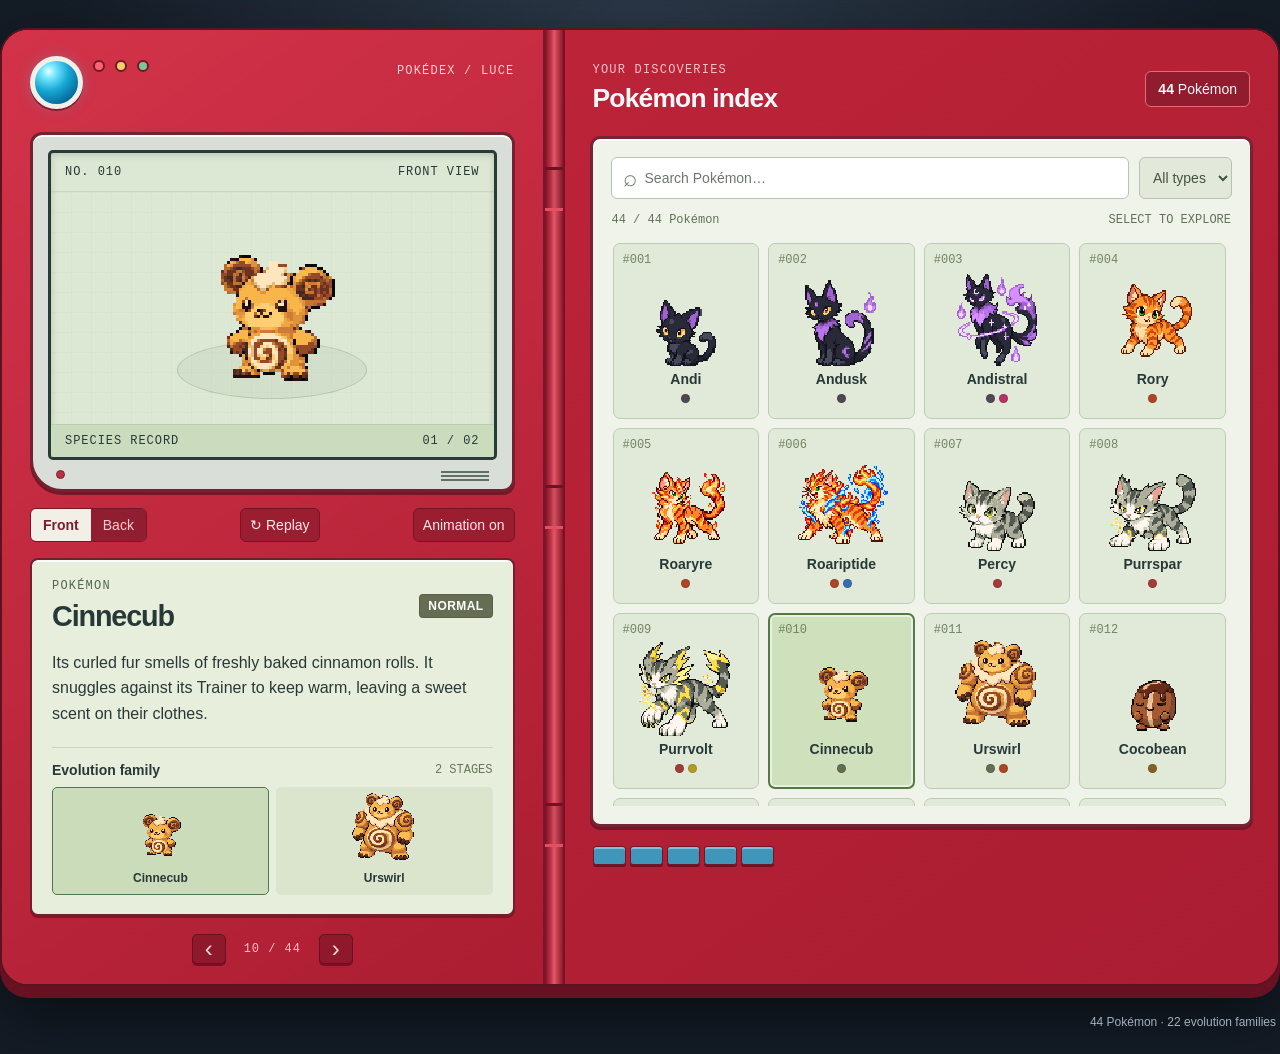
==== index.html @ f38dcf78 "Add files via upload" ====
<!doctype html>
<html lang="en-AU">
<head>
<meta charset="utf-8"><meta name="viewport" content="width=device-width, initial-scale=1">
<meta name="theme-color" content="#be253a"><meta name="description" content="Meet the custom Pokémon of Luce: an animated Pokédex of original creatures, stories and evolution families.">
<title>Luce Pokédex</title><link rel="icon" href="favicon.svg" type="image/svg+xml"><link rel="stylesheet" href="style.css?v=20261004-1920">
<script src="pokemon.js?v=20261004-1920" defer></script><script src="app.js?v=20261004-1920" defer></script>
</head>
<body>

<nav class="mobile-tabs" aria-label="Pokédex panels"><button id="show-entry" class="active" aria-pressed="true">Pokémon entry</button><button id="show-index" aria-pressed="false">Browse Pokémon</button></nav>
<main class="device" aria-label="Luce Pokédex">
<section class="left-shell" aria-label="Selected Pokémon">
<div class="hardware"><div class="lens" aria-hidden="true"></div><div class="indicator red" aria-hidden="true"></div><div class="indicator gold" aria-hidden="true"></div><div class="indicator green" aria-hidden="true"></div><span class="hardware-label">POKÉDEX / LUCE</span></div>
<div class="screen-frame"><div class="screen">
<div class="screen-top"><span id="selected-number">NO. 010</span><span id="view-label">FRONT VIEW</span></div>
<div class="sprite-stage"><div class="stage-grid" aria-hidden="true"></div><div class="stage-ring" aria-hidden="true"></div><canvas id="main-sprite" width="80" height="80" role="img" aria-label="Cinnecub front sprite"></canvas><p id="image-error" hidden>Sprite unavailable</p></div>
<div class="screen-bottom"><span>SPECIES RECORD</span><span id="frame-status">01 / 02</span></div>
</div><div class="frame-bottom"><span class="red-dot" aria-hidden="true"></span><div class="speaker" aria-hidden="true"></div></div></div>
<div class="sprite-controls"><div class="segmented" aria-label="Sprite view"><button id="front" class="active" aria-pressed="true">Front</button><button id="back" aria-pressed="false">Back</button></div><button class="small-button" id="replay" aria-label="Replay sprite animation">↻ Replay</button><button class="small-button" id="animate" aria-pressed="true">Animation on</button></div>
<div class="entry-panel"><div class="entry-heading"><div><p class="eyebrow" id="category">POKÉMON</p><h1 id="name">Cinnecub</h1></div><div id="types" class="types"></div></div><p class="type-note" id="type-note" hidden></p><p id="entry" class="dex-entry"></p><div class="evolution-head"><h2>Evolution family</h2><span id="family-count"></span></div><div id="evolution" class="evolution"></div></div>
<div class="navigation"><button id="previous" aria-label="Previous Pokémon">‹</button><span id="position"></span><button id="next" aria-label="Next Pokémon">›</button></div>
</section>
<div class="hinge" aria-hidden="true"><i></i><i></i><i></i></div>
<section class="right-shell" aria-label="Pokémon collection">
<div class="collection-heading"><div><p class="eyebrow">YOUR DISCOVERIES</p><h2>Pokémon index</h2></div><span class="collection-count"><b id="total">44</b> Pokémon</span></div>
<div class="catalogue"><div class="filters"><label class="search"><span aria-hidden="true">⌕</span><input id="search" type="search" placeholder="Search Pokémon…" aria-label="Search Pokémon" autocomplete="off"></label><label class="type-filter"><span class="sr-only">Filter by type</span><select id="type-filter"><option value="">All types</option></select></label></div><div class="catalogue-meta"><span id="result-count" role="status" aria-live="polite"></span><button id="clear" hidden>Clear filters</button><span id="catalogue-hint">SELECT TO EXPLORE</span></div><div id="grid" class="pokemon-grid"></div><div id="empty" class="empty" hidden><h3>No Pokémon found</h3><p>Try another name or type.</p><button id="reset">Reset filters</button></div></div>
<div class="bottom-hardware"><div class="blue-keys" aria-hidden="true"><i></i><i></i><i></i><i></i><i></i></div></div>
</section>
</main>
<footer><span id="footer-count">44 Pokémon · 22 evolution families</span></footer>
<noscript><p class="noscript">Enable JavaScript to explore the Pokédex.</p></noscript>
</body></html>
---- style.css ----
:root{color-scheme:dark;--red:#bd263b;--dark-red:#811629;--ink:#273937;--paper:#eff3e9;--muted:#63726b;font-family:Arial,Helvetica,sans-serif;font-size:16px}*{box-sizing:border-box}body{margin:0;background:#141c26;background-image:radial-gradient(ellipse at 50% 10%,#2c3949 0%,transparent 65%);color:#f7f8fa;min-height:100vh}button,input,select{font:inherit}button{cursor:pointer}button:focus-visible,a:focus-visible,input:focus-visible,select:focus-visible{outline:3px solid #41caee;outline-offset:3px}button:disabled{opacity:.4;cursor:default}[hidden]{display:none!important}.masthead{max-width:1370px;margin:0 auto;padding:27px 28px;display:flex;align-items:center;justify-content:space-between}.wordmark{display:flex;align-items:center;gap:12px;color:inherit;text-decoration:none;font-size:1rem;letter-spacing:.14em}.wordmark b{font-weight:400;color:#a5b2c0}.mark{display:grid;place-items:center;width:33px;height:33px;border:2px solid #e55a68;border-radius:8px;color:#f47883;font-weight:900}.edition{font-family:monospace;color:#9aabba;letter-spacing:.12em;font-size:.75rem}.device{max-width:1314px;margin:0 auto;display:grid;grid-template-columns:minmax(0,1fr) 22px minmax(0,1.32fr);border:2px solid #5c1320;border-radius:28px;background:var(--red);box-shadow:0 12px 0 #681122,0 28px 65px #0008,inset 0 3px 0 #ef6675;overflow:hidden}.left-shell{padding:26px 28px 20px;background:linear-gradient(145deg,#d33349,#ab1d32);min-width:0}.hardware{height:64px;display:flex;gap:10px;align-items:flex-start}.lens{width:53px;height:53px;flex-shrink:0;border:5px solid #f1efe7;border-radius:50%;background:radial-gradient(circle at 32% 24%,#ecfcff 0%,#76e7ff 16%,#16a7d3 45%,#076598 80%);box-shadow:0 2px 0 #831b2b,0 0 14px #39d3f540}.indicator{width:12px;height:12px;border:2px solid #721826;border-radius:50%;margin-top:4px}.red{background:#ff6373}.gold{background:#f0d168}.green{background:#78c896}.hardware-label{margin-left:auto;margin-top:8px;color:#ffcfcc;font: .75rem monospace;letter-spacing:.1em}.screen-frame{margin-top:12px;background:#d9ded8;border:3px solid #732232;border-radius:12px 12px 12px 32px;padding:15px 15px 0;box-shadow:0 3px 0 #751727,inset 0 2px 0 #fafff8}.screen{background:#dce8d4;color:var(--ink);border:3px solid #293b36;border-radius:5px;box-shadow:inset 0 2px 6px #28382633;overflow:hidden}.screen-top,.screen-bottom{display:flex;justify-content:space-between;align-items:center;font:.75rem monospace;letter-spacing:.08em;padding:12px 14px}.screen-top{border-bottom:1px solid #7d937233}.screen-bottom{background:#cbdcbe;border-top:1px solid #7d937233;padding:9px 14px}.sprite-stage{height:232px;display:grid;place-items:center;position:relative;isolation:isolate}.stage-grid{position:absolute;inset:0;background-image:linear-gradient(#58744509 1px,transparent 1px),linear-gradient(90deg,#58744509 1px,transparent 1px);background-size:20px 20px;z-index:-2}.stage-ring{position:absolute;width:190px;height:58px;border:1px solid #78946b50;border-radius:50%;bottom:25px;background:#bfd0b655;z-index:-1}canvas{image-rendering:pixelated;image-rendering:crisp-edges}#main-sprite{width:240px;height:240px;max-width:100%;object-fit:contain;position:relative;top:-6px}.frame-bottom{height:29px;display:flex;align-items:center;justify-content:space-between;padding:0 8px}.red-dot{width:9px;height:9px;border-radius:50%;background:#bc2f44;border:1px solid #762734}.speaker{width:48px;height:12px;background:repeating-linear-gradient(0deg,#617067 0 2px,transparent 2px 4px)}.sprite-controls{display:flex;gap:8px;align-items:center;justify-content:space-between;margin:16px 0}.segmented{display:flex;border:1px solid #791529;border-radius:6px;overflow:hidden;flex-shrink:0}.segmented button{border:0;padding:8px 12px;background:#901d30;color:#ffccd0;font-size:.875rem}.segmented button.active{background:#f1efe6;color:#7c1d2d;font-weight:bold}.small-button{background:#9b1d30;border:1px solid #781325;color:#ffe9e9;border-radius:6px;font-size:.875rem;padding:8px 9px;white-space:nowrap}.small-button:hover{background:#7e1627}.entry-panel{border:2px solid #71212c;border-radius:8px;background:#e8eedc;color:var(--ink);padding:19px 20px;box-shadow:inset 0 2px 0 #ffffffe0,0 2px 0 #7d1728}.eyebrow{font: .75rem monospace;letter-spacing:.1em;margin:0 0 6px;color:#54664e}.entry-heading{display:flex;align-items:center;justify-content:space-between;gap:10px}h1{font-size:1.8rem;letter-spacing:-.04em;margin:0;line-height:1.2}h2,h3{margin:0}.types{display:flex;gap:5px;flex-wrap:wrap}.type{font-size:.75rem;padding:5px 8px;border-radius:4px;color:#fff;font-weight:bold;border:1px solid #0002;line-height:1;text-transform:uppercase;letter-spacing:.035em}.type.normal{background:#656e53}.type.dark{background:#4f4854}.type.psychic{background:#b33266}.type.fire{background:#ad4624}.type.flying{background:#636ba9}.type.ground{background:#856024}.type.steel{background:#586e79}.type.electric{background:#8d6b0b}.type.fighting{background:#a33c39}.type.grass{background:#397747}.type.water{background:#326fb1}.type.poison{background:#88509a}.type.dragon{background:#6050af}.type.ghost{background:#665687}.type-note{font-size:.75rem;color:#626c53;margin:8px 0 0}.dex-entry{font-size:1rem;line-height:1.6;margin:16px 0 20px;min-height:77px}.dex-entry.pending{color:#6c7862;font-style:italic}.evolution-head{display:flex;align-items:center;justify-content:space-between;border-top:1px solid #9aa78b60;padding-top:14px}.evolution-head h2{font-size:.875rem;font-weight:600}.evolution-head span{font:.75rem monospace;color:#68765b}.evolution{display:flex;gap:7px;margin-top:9px}.evo-button{min-width:0;flex:1;background:#dbe5ce;border:1px solid transparent;border-radius:5px;color:var(--ink);display:flex;flex-direction:column;align-items:center;padding:3px 3px 9px;font-size:.75rem}.evo-button canvas{width:80px;height:80px;max-width:100%}.evo-button.current{border-color:#4e7852;background:#cbdcbb}.evo-button:hover{background:#c2d6b3}.evo-button strong{font-weight:600}.navigation{display:flex;align-items:center;justify-content:center;gap:18px;margin-top:18px}.navigation button{border:1px solid #6b1022;background:#8e192d;color:#ffd4d7;font-size:1.5rem;line-height:1;width:34px;height:30px;border-radius:5px;box-shadow:0 2px 0 #731323}.navigation span{font:.75rem monospace;letter-spacing:.08em;color:#ffbdc4}.hinge{background:linear-gradient(90deg,#7f1226,#c2384b 35%,#e55769 50%,#8a182b);border-left:2px solid #801327;border-right:2px solid #7c1125;display:flex;flex-direction:column;justify-content:space-around}.hinge i{height:44px;border-top:3px solid #701023;border-bottom:3px solid #e25063;background:#0001}.right-shell{padding:31px 25px 20px;background:linear-gradient(145deg,#bc2338,#aa1d32);min-width:0}.collection-heading{display:flex;align-items:center;justify-content:space-between;margin:2px 3px 22px;gap:15px}.collection-heading .eyebrow{color:#ffc1c8}.collection-heading h2{font-size:1.65rem;letter-spacing:-.03em}.collection-count{border:1px solid #e56c77;border-radius:6px;padding:9px 12px;font-size:.875rem;background:#901c2d}.collection-count b{font-weight:bold}.catalogue{background:#eff3e9;border:3px solid #762333;border-radius:10px;box-shadow:0 3px 0 #771428,inset 0 2px 0 #fff;color:var(--ink);padding:18px}.filters{display:flex;gap:10px}.search{background:white;border:1px solid #b8c3b4;border-radius:6px;display:flex;align-items:center;flex:1;min-width:0;padding:0 11px;gap:8px}.search span{font-size:1.5rem;color:#71806e}.search input{width:100%;min-width:0;border:0;background:transparent;color:#253c35;padding:12px 0;font-size:.875rem;outline-offset:0}.search input::placeholder{color:#6c786a}.type-filter select{height:100%;background:#e2e9da;border:1px solid #b8c3b4;border-radius:6px;color:#42533e;font-size:.875rem;padding:0 9px;max-width:130px}.catalogue-meta{display:flex;align-items:center;justify-content:space-between;gap:8px;font:.75rem monospace;color:#607257;margin:14px 1px}.catalogue-meta button{background:none;border:0;color:#913047;text-decoration:underline;font-size:.75rem;padding:0}.pokemon-grid{display:grid;grid-template-columns:repeat(4,minmax(0,1fr));gap:9px;max-height:565px;overflow:auto;padding:2px 6px 2px 2px;scrollbar-width:thin;scrollbar-color:#99ab90 #e0e7d8}.pokemon-card{position:relative;display:flex;flex-direction:column;align-items:center;background:#e1e9d9;color:var(--ink);border:1px solid #bdcdb4;border-radius:7px;padding:9px 4px 10px;transition:background .15s,border-color .15s;min-width:0}.pokemon-card:hover{background:#d3e3c7;border-color:#88a576}.pokemon-card.selected{background:#cfe0bd;border:2px solid #547b44;padding:8px 3px 9px;box-shadow:inset 0 0 0 2px #e9f0df}.card-number{align-self:flex-start;margin-left:5px;font:.75rem monospace;color:#708461}.pokemon-card canvas{width:100%;max-width:104px;aspect-ratio:1;object-fit:contain}.card-name{font-size:.875rem;font-weight:bold;max-width:100%;overflow-wrap:anywhere}.card-types{display:flex;justify-content:center;gap:4px;margin-top:7px;min-height:14px}.card-types i{width:9px;height:9px;display:block;border-radius:50%;background:var(--type-color);border:1px solid #0002}.card-types small{font-size:.75rem;color:#718065}.empty{text-align:center;padding:100px 10px;color:#66765b}.empty h3{color:#344932;font-size:1.1rem}.empty button{background:#517645;color:white;border:0;border-radius:5px;padding:10px 15px}.bottom-hardware{margin:19px 3px 0;display:flex;align-items:center;justify-content:space-between;gap:15px}.blue-keys{display:flex;gap:4px}.blue-keys i{width:33px;height:19px;border:1px solid #751426;background:#4096b9;border-radius:3px;box-shadow:0 2px 0 #6b1223,inset 0 2px 0 #7cbfda}.bottom-hardware>span{font:.75rem monospace;letter-spacing:.08em;color:#ffc2c8}footer{max-width:1314px;margin:29px auto 0;padding:0 4px 25px;display:flex;justify-content:space-between;color:#a1afbf;font-size:.75rem;gap:16px}.sr-only{position:absolute;width:1px;height:1px;padding:0;margin:-1px;overflow:hidden;clip:rect(0,0,0,0);white-space:nowrap;border:0}.noscript{text-align:center}@media(min-width:1600px){.masthead{padding-top:40px}.device{margin-top:10px}}@media(max-width:1150px){.device{margin:0 20px;grid-template-columns:minmax(0,1fr) 18px minmax(0,1.15fr)}.left-shell{padding:24px 20px 20px}.right-shell{padding:30px 18px 20px}.catalogue{padding:13px}.pokemon-grid{grid-template-columns:repeat(3,minmax(0,1fr));max-height:572px}.sprite-controls{flex-wrap:wrap;justify-content:flex-start}.hardware-label{font-size:.65rem}.entry-heading{flex-wrap:wrap}.edition{font-size:.65rem}footer{padding:0 24px 24px}}@media(max-width:760px){.masthead{padding:20px}.edition{display:none}.device{display:flex;flex-direction:column;margin:0 12px;border-radius:22px}.left-shell{padding:20px}.right-shell{padding:22px 17px 17px}.hinge{height:17px;flex-direction:row;border:0;border-top:2px solid #781226;border-bottom:2px solid #791326;background:linear-gradient(#7f1226,#e55769,#8a182b)}.hinge i{height:100%;width:45px;border:0;border-left:2px solid #781226;border-right:2px solid #791326}.hardware-label{font-size:.75rem}.screen-frame{max-width:480px;margin:10px auto 0}.sprite-stage{height:215px}#main-sprite{width:240px;height:240px}.sprite-controls{justify-content:center}.entry-heading{flex-wrap:nowrap}.entry-panel{padding:17px}.dex-entry{min-height:0}.pokemon-grid{grid-template-columns:repeat(3,minmax(0,1fr));max-height:none;overflow:visible}.pokemon-card canvas{max-width:120px}.collection-heading{margin-bottom:17px}.collection-heading h2{font-size:1.5rem}.catalogue-hint{display:none}.bottom-hardware>span{font-size:.65rem}.blue-keys i{width:22px}.navigation{margin-top:14px}footer{font-size:.75rem;flex-direction:column;gap:7px;margin-top:24px}.evo-button canvas{width:80px}.evolution-head{padding-top:12px}}@media(max-width:380px){.left-shell{padding:15px}.right-shell{padding:20px 12px}.entry-heading{flex-wrap:wrap}.collection-count{padding:8px}.filters{flex-wrap:wrap}.type-filter{width:100%}.type-filter select{width:100%;max-width:none;height:38px}.pokemon-grid{gap:6px}.card-name{font-size:.75rem}.catalogue{padding:10px}.sprite-controls{gap:5px}.small-button{font-size:.75rem}.hardware-label{font-size:.65rem}}@media(prefers-reduced-motion:reduce){*{scroll-behavior:auto!important;transition:none!important}}
@media(max-width:450px){.pokemon-grid{grid-template-columns:repeat(2,minmax(0,1fr))}.card-name{font-size:.875rem}.pokemon-card canvas{max-width:120px}}

/* Phone navigation keeps the selected entry and collection within easy reach. */
.mobile-tabs{display:none}
@media(max-width:760px){
 .masthead{padding:16px 20px}
 .mobile-tabs{display:flex;position:sticky;top:0;z-index:10;padding:10px 12px;gap:8px;background:#141c26f5;backdrop-filter:blur(8px)}
 .mobile-tabs button{flex:1;min-height:46px;border:1px solid #46515c;border-radius:8px;background:#273441;color:#e8eef5;font-size:.875rem;font-weight:bold}
 .mobile-tabs button.active{background:#bd263b;border-color:#ed6b7b;color:white}
 body[data-mobile-panel="entry"] .right-shell,body[data-mobile-panel="index"] .left-shell{display:none}
 .hinge{display:none}
 .device{scroll-margin-top:76px;margin-top:5px;min-height:0}
 .left-shell{padding:18px}
 .right-shell{padding:20px 16px}
 .sprite-controls{display:grid;grid-template-columns:1fr 1fr;gap:9px}
 .segmented{grid-column:1 / -1;display:grid;grid-template-columns:1fr 1fr}
 .segmented button,.small-button,.navigation button{min-height:44px}
 .small-button{font-size:.875rem}
 .navigation button{width:50px;font-size:1.8rem}
 .entry-heading{flex-wrap:wrap}
 .entry-heading h1{font-size:1.75rem}
 .entry-panel{padding:17px}
 .dex-entry{font-size:1rem;line-height:1.65}
 .search input,.type-filter select{font-size:1rem;min-height:46px}
 .filters{flex-direction:column;gap:9px}
 .type-filter,.type-filter select{width:100%;max-width:none}
 .type-filter select{height:46px}
 .pokemon-grid{grid-template-columns:repeat(2,minmax(0,1fr));gap:10px}
 .pokemon-card{padding:12px 6px;min-height:165px}
 .pokemon-card.selected{padding:11px 5px}
 .pokemon-card canvas{width:120px;height:120px;max-width:100%}
 .card-name{font-size:1rem;overflow-wrap:normal}
 .evo-button{padding:6px 3px 10px;min-height:108px}
 .evo-button strong{font-size:.75rem}
 .collection-heading h2{font-size:1.35rem}
 .collection-count{white-space:nowrap;padding:9px;font-size:.875rem}
 #catalogue-hint{display:none}
 footer{padding:0 20px 24px}
}
@media(max-width:350px){.left-shell{padding:13px}.right-shell{padding:18px 12px}.catalogue{padding:10px}.card-name{font-size:.875rem}.collection-heading{gap:8px}.collection-heading h2{font-size:1.2rem}.evolution{gap:4px}.evo-button strong{font-size:.75rem}}

body{padding-top:28px}footer{justify-content:flex-end}@media(max-width:760px){body{padding-top:0}.mobile-tabs{padding-top:calc(10px + env(safe-area-inset-top))}.device{scroll-margin-top:calc(76px + env(safe-area-inset-top))}}
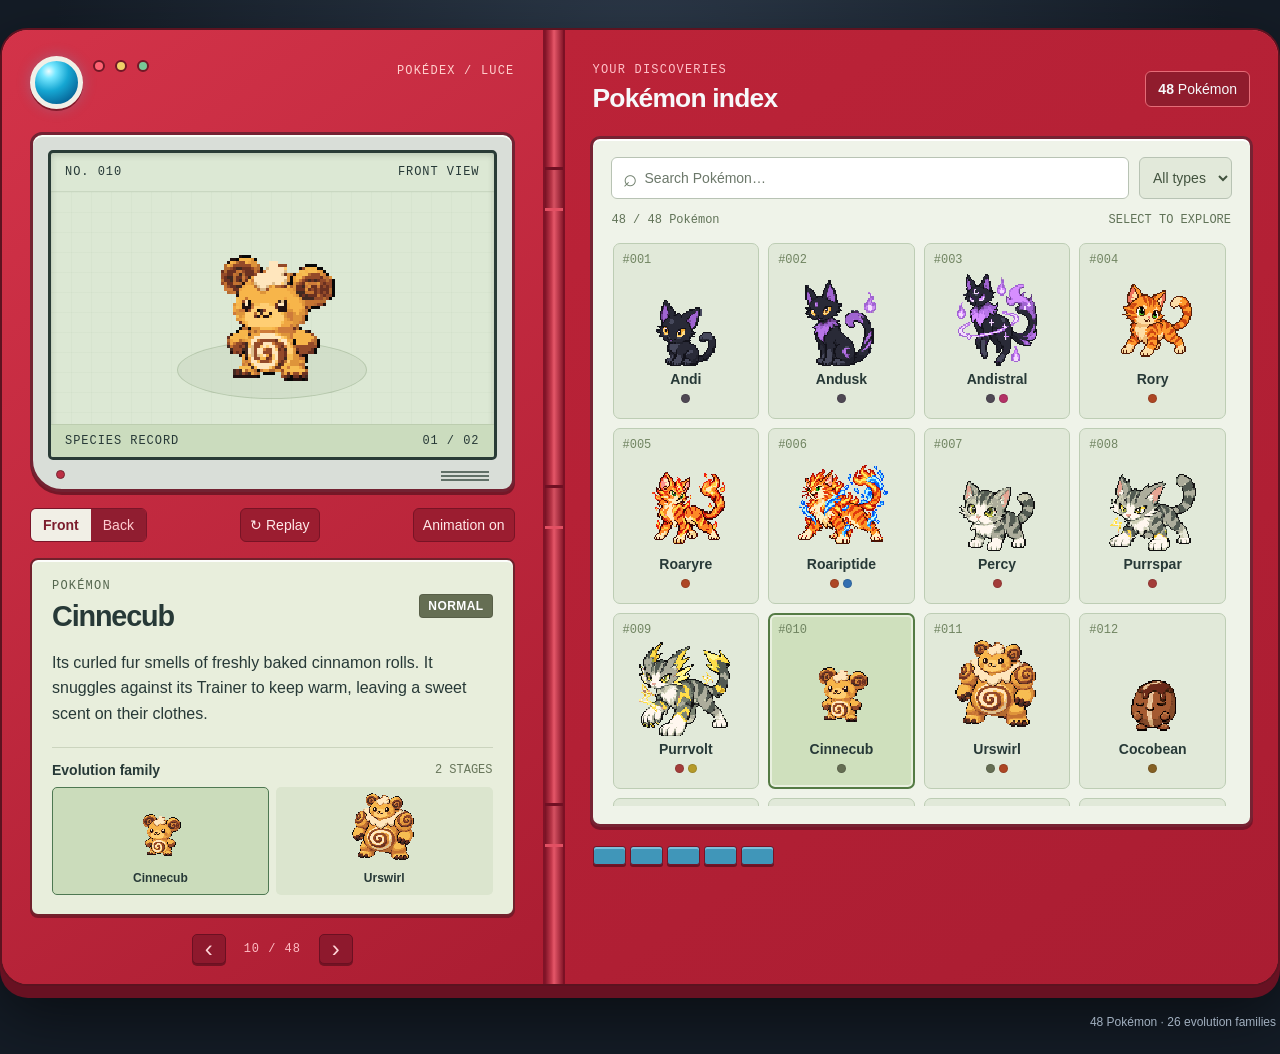
==== commit ff431057: "Add files via upload" ====
--- a/index.html
+++ b/index.html
@@ -3,8 +3,8 @@
 <head>
 <meta charset="utf-8"><meta name="viewport" content="width=device-width, initial-scale=1">
 <meta name="theme-color" content="#be253a"><meta name="description" content="Meet the custom Pokémon of Luce: an animated Pokédex of original creatures, stories and evolution families.">
-<title>Luce Pokédex</title><link rel="icon" href="favicon.svg" type="image/svg+xml"><link rel="stylesheet" href="style.css?v=20261004-1920">
-<script src="pokemon.js?v=20261004-1920" defer></script><script src="app.js?v=20261004-1920" defer></script>
+<title>Luce Pokédex</title><link rel="icon" href="favicon.svg" type="image/svg+xml"><link rel="stylesheet" href="style.css?v=20261005-0157">
+<script src="pokemon.js?v=20261005-0157" defer></script><script src="app.js?v=20261005-0157" defer></script>
 </head>
 <body>
 
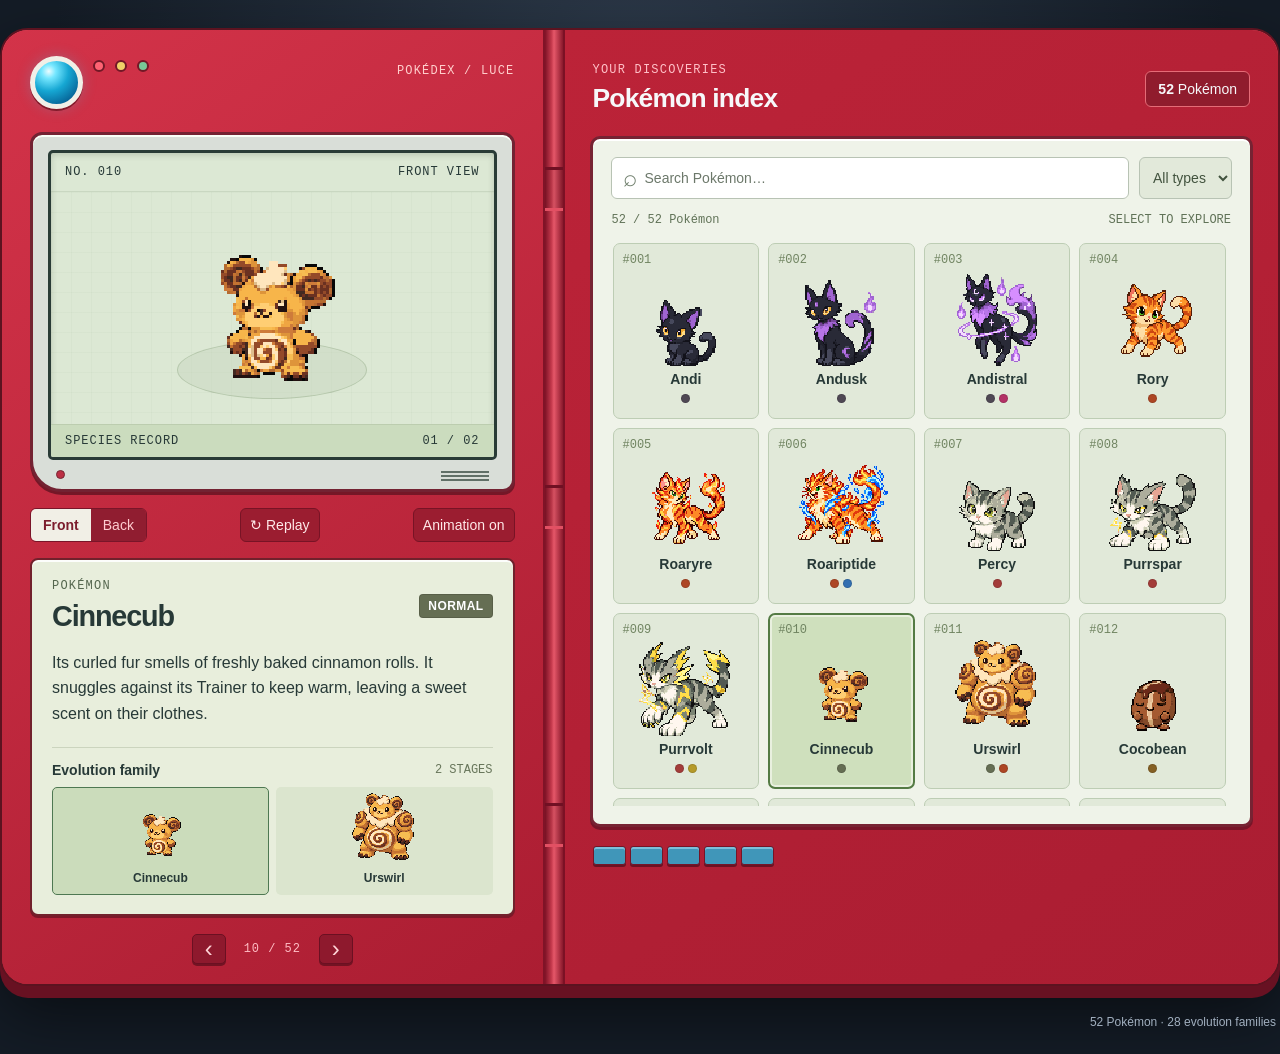
==== commit 17898c54: "Add files via upload" ====
--- a/index.html
+++ b/index.html
@@ -3,8 +3,8 @@
 <head>
 <meta charset="utf-8"><meta name="viewport" content="width=device-width, initial-scale=1">
 <meta name="theme-color" content="#be253a"><meta name="description" content="Meet the custom Pokémon of Luce: an animated Pokédex of original creatures, stories and evolution families.">
-<title>Luce Pokédex</title><link rel="icon" href="favicon.svg" type="image/svg+xml"><link rel="stylesheet" href="style.css?v=20261005-0157">
-<script src="pokemon.js?v=20261005-0157" defer></script><script src="app.js?v=20261005-0157" defer></script>
+<title>Luce Pokédex</title><link rel="icon" href="favicon.svg" type="image/svg+xml"><link rel="stylesheet" href="style.css?v=20261007-0046">
+<script src="pokemon.js?v=20261007-0046" defer></script><script src="app.js?v=20261007-0046" defer></script>
 </head>
 <body>
 
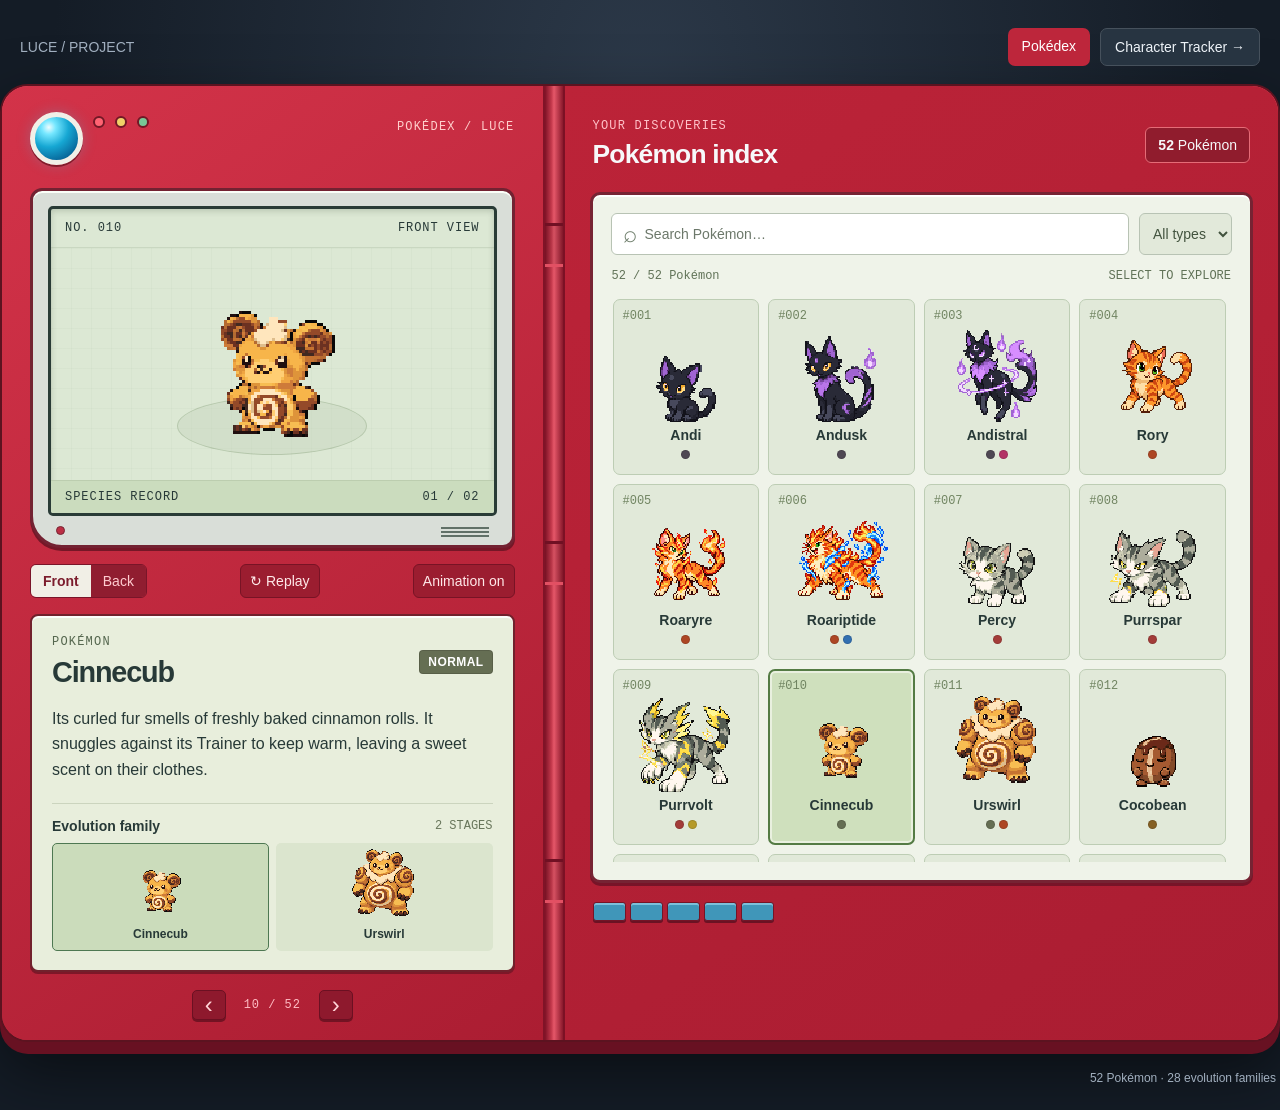
==== commit 4f6855d0: "Add Platinum character tracker alongside the Luce Pokédex Include 26 character profiles, appearance " ====
--- a/index.html
+++ b/index.html
@@ -7,6 +7,8 @@
 <script src="pokemon.js?v=20261007-0046" defer></script><script src="app.js?v=20261007-0046" defer></script>
 </head>
 <body>
+
+<nav aria-label="Project sections" style="max-width:1314px;margin:0 auto 18px;padding:0 20px;display:flex;gap:12px;align-items:center;justify-content:space-between;flex-wrap:wrap;font:14px Arial,sans-serif"><span style="color:#a1afbf">LUCE / PROJECT</span><div style="display:flex;gap:10px"><a href="./" aria-current="page" style="color:#fff;text-decoration:none;padding:10px 14px;background:#bd263b;border-radius:7px">Pokédex</a><a href="characters/" style="color:#eef3f8;text-decoration:none;padding:10px 14px;background:#273441;border:1px solid #46515c;border-radius:7px">Character Tracker →</a></div></nav>
 
 <nav class="mobile-tabs" aria-label="Pokédex panels"><button id="show-entry" class="active" aria-pressed="true">Pokémon entry</button><button id="show-index" aria-pressed="false">Browse Pokémon</button></nav>
 <main class="device" aria-label="Luce Pokédex">
@@ -31,3 +33,4 @@
 <footer><span id="footer-count">44 Pokémon · 22 evolution families</span></footer>
 <noscript><p class="noscript">Enable JavaScript to explore the Pokédex.</p></noscript>
 </body></html>
+
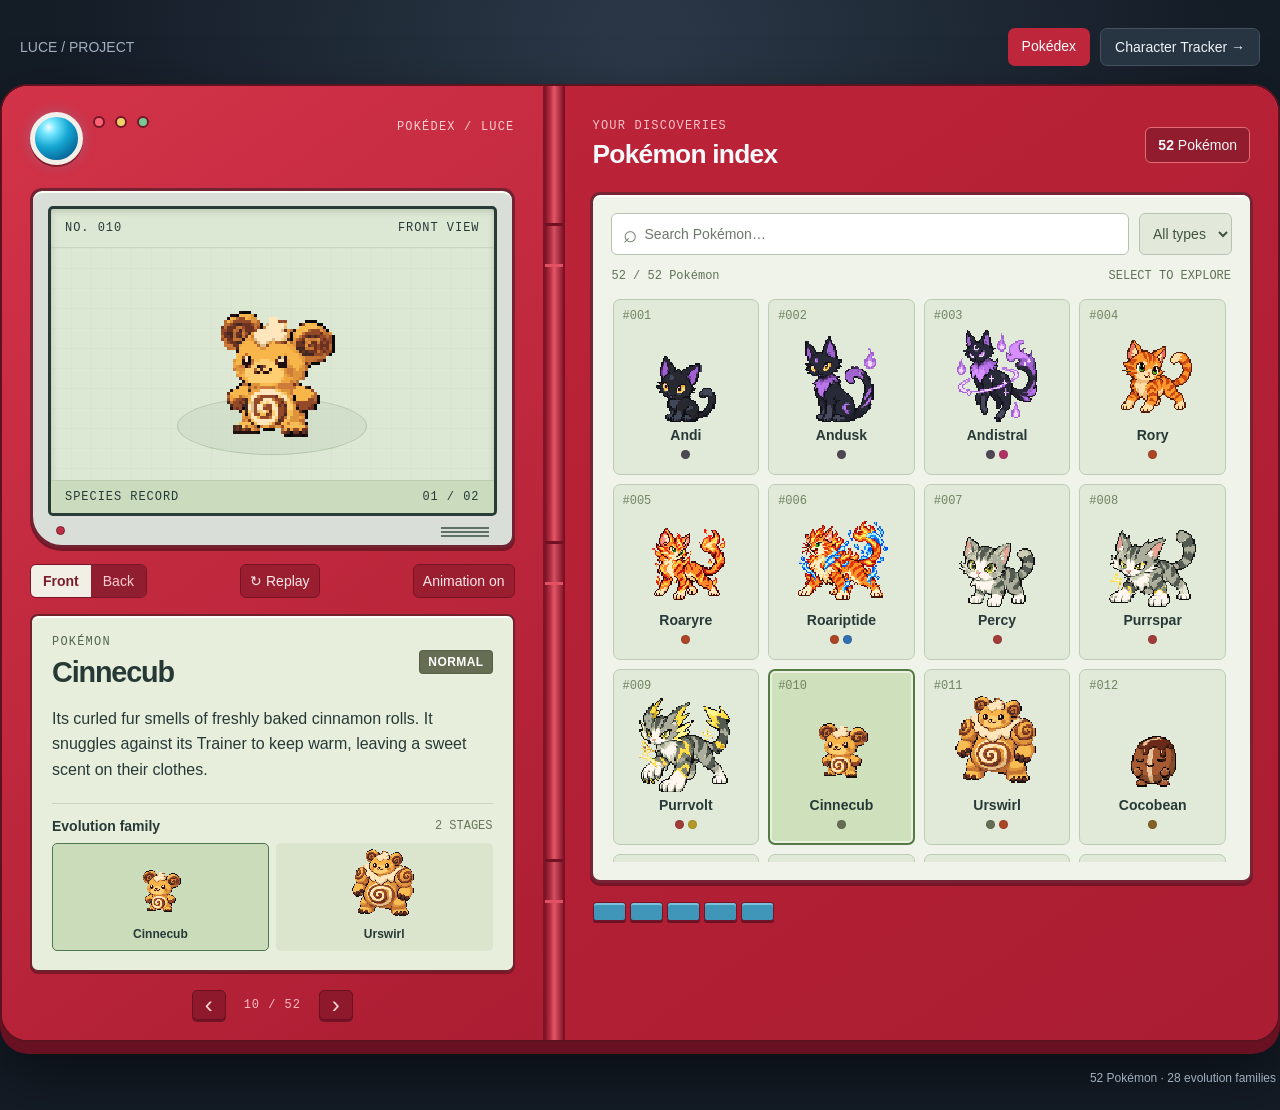
==== commit d56b776a: "Add files via upload" ====
--- a/index.html
+++ b/index.html
@@ -3,8 +3,8 @@
 <head>
 <meta charset="utf-8"><meta name="viewport" content="width=device-width, initial-scale=1">
 <meta name="theme-color" content="#be253a"><meta name="description" content="Meet the custom Pokémon of Luce: an animated Pokédex of original creatures, stories and evolution families.">
-<title>Luce Pokédex</title><link rel="icon" href="favicon.svg" type="image/svg+xml"><link rel="stylesheet" href="style.css?v=20261007-0046">
-<script src="pokemon.js?v=20261007-0046" defer></script><script src="app.js?v=20261007-0046" defer></script>
+<title>Luce Pokédex</title><link rel="icon" href="favicon.svg" type="image/svg+xml"><link rel="stylesheet" href="style.css?v=20261017-1238">
+<script src="pokemon.js?v=20261017-1238" defer></script><script src="app.js?v=20261017-1238" defer></script>
 </head>
 <body>
 
@@ -20,6 +20,7 @@
 <div class="screen-bottom"><span>SPECIES RECORD</span><span id="frame-status">01 / 02</span></div>
 </div><div class="frame-bottom"><span class="red-dot" aria-hidden="true"></span><div class="speaker" aria-hidden="true"></div></div></div>
 <div class="sprite-controls"><div class="segmented" aria-label="Sprite view"><button id="front" class="active" aria-pressed="true">Front</button><button id="back" aria-pressed="false">Back</button></div><button class="small-button" id="replay" aria-label="Replay sprite animation">↻ Replay</button><button class="small-button" id="animate" aria-pressed="true">Animation on</button></div>
+<div id="variant-controls" class="variant-controls" role="group" aria-label="Sprite colour" hidden><button id="standard" class="active" aria-pressed="true">Standard</button><button id="shiny" aria-pressed="false"><span aria-hidden="true">✦</span> Shiny</button></div>
 <div class="entry-panel"><div class="entry-heading"><div><p class="eyebrow" id="category">POKÉMON</p><h1 id="name">Cinnecub</h1></div><div id="types" class="types"></div></div><p class="type-note" id="type-note" hidden></p><p id="entry" class="dex-entry"></p><div class="evolution-head"><h2>Evolution family</h2><span id="family-count"></span></div><div id="evolution" class="evolution"></div></div>
 <div class="navigation"><button id="previous" aria-label="Previous Pokémon">‹</button><span id="position"></span><button id="next" aria-label="Next Pokémon">›</button></div>
 </section>
@@ -34,3 +35,4 @@
 <noscript><p class="noscript">Enable JavaScript to explore the Pokédex.</p></noscript>
 </body></html>
 
+
--- a/style.css
+++ b/style.css
@@ -41,3 +41,13 @@
 @media(max-width:350px){.left-shell{padding:13px}.right-shell{padding:18px 12px}.catalogue{padding:10px}.card-name{font-size:.875rem}.collection-heading{gap:8px}.collection-heading h2{font-size:1.2rem}.evolution{gap:4px}.evo-button strong{font-size:.75rem}}
 
 body{padding-top:28px}footer{justify-content:flex-end}@media(max-width:760px){body{padding-top:0}.mobile-tabs{padding-top:calc(10px + env(safe-area-inset-top))}.device{scroll-margin-top:calc(76px + env(safe-area-inset-top))}}
+
+
+/* Alternate colours share the same front/back and animation controls. */
+.variant-controls{display:flex;gap:6px;padding:6px;border:1px solid #74192b;border-radius:9px;background:#84192d;margin:12px 0 0}
+.variant-controls[hidden]{display:none}
+.variant-controls button{flex:1;min-height:42px;border:1px solid transparent;border-radius:5px;background:transparent;color:#ffd4da;font:inherit;font-size:.875rem;font-weight:600}
+.variant-controls button.active{background:#e5edda;color:#294539;border-color:#fff6;box-shadow:0 2px 3px #0002}
+.variant-controls button:hover{background:#a32b40;color:white}
+.variant-controls button.active:hover{background:#f0f5e8;color:#294539}
+@media(max-width:760px){.variant-controls button{min-height:44px}}
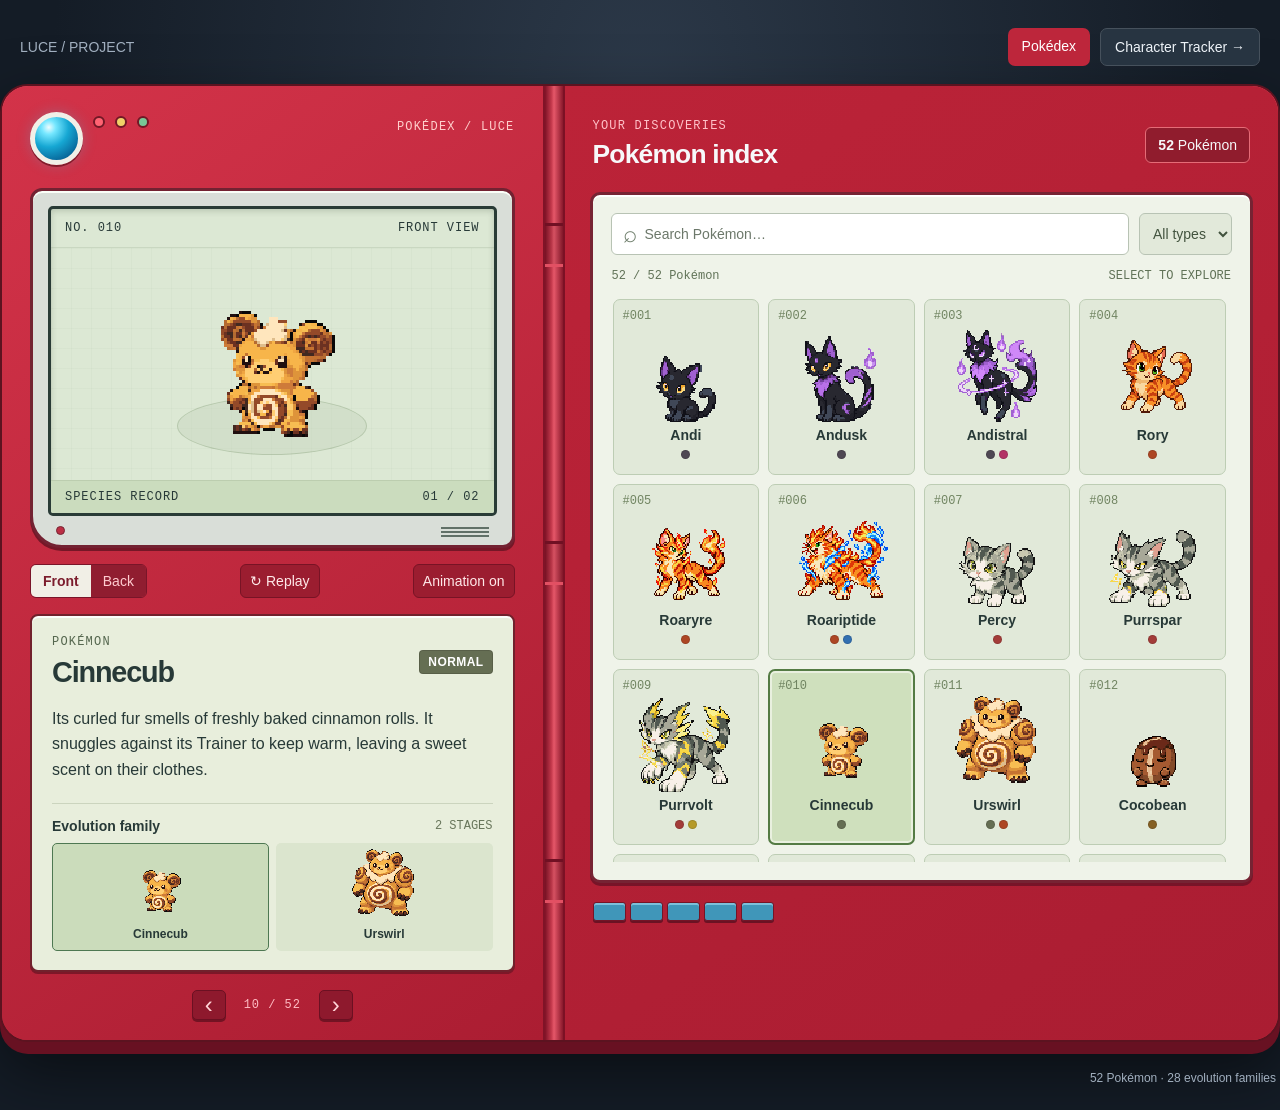
==== commit 8f9a7c24: "Add standard and shiny animated sprites for remaining starter evolutions" ====
--- a/index.html
+++ b/index.html
@@ -3,8 +3,8 @@
 <head>
 <meta charset="utf-8"><meta name="viewport" content="width=device-width, initial-scale=1">
 <meta name="theme-color" content="#be253a"><meta name="description" content="Meet the custom Pokémon of Luce: an animated Pokédex of original creatures, stories and evolution families.">
-<title>Luce Pokédex</title><link rel="icon" href="favicon.svg" type="image/svg+xml"><link rel="stylesheet" href="style.css?v=20261017-1238">
-<script src="pokemon.js?v=20261017-1238" defer></script><script src="app.js?v=20261017-1238" defer></script>
+<title>Luce Pokédex</title><link rel="icon" href="favicon.svg" type="image/svg+xml"><link rel="stylesheet" href="style.css?v=20261017-1245">
+<script src="pokemon.js?v=20261017-1245" defer></script><script src="app.js?v=20261017-1245" defer></script>
 </head>
 <body>
 
@@ -36,3 +36,4 @@
 </body></html>
 
 
+
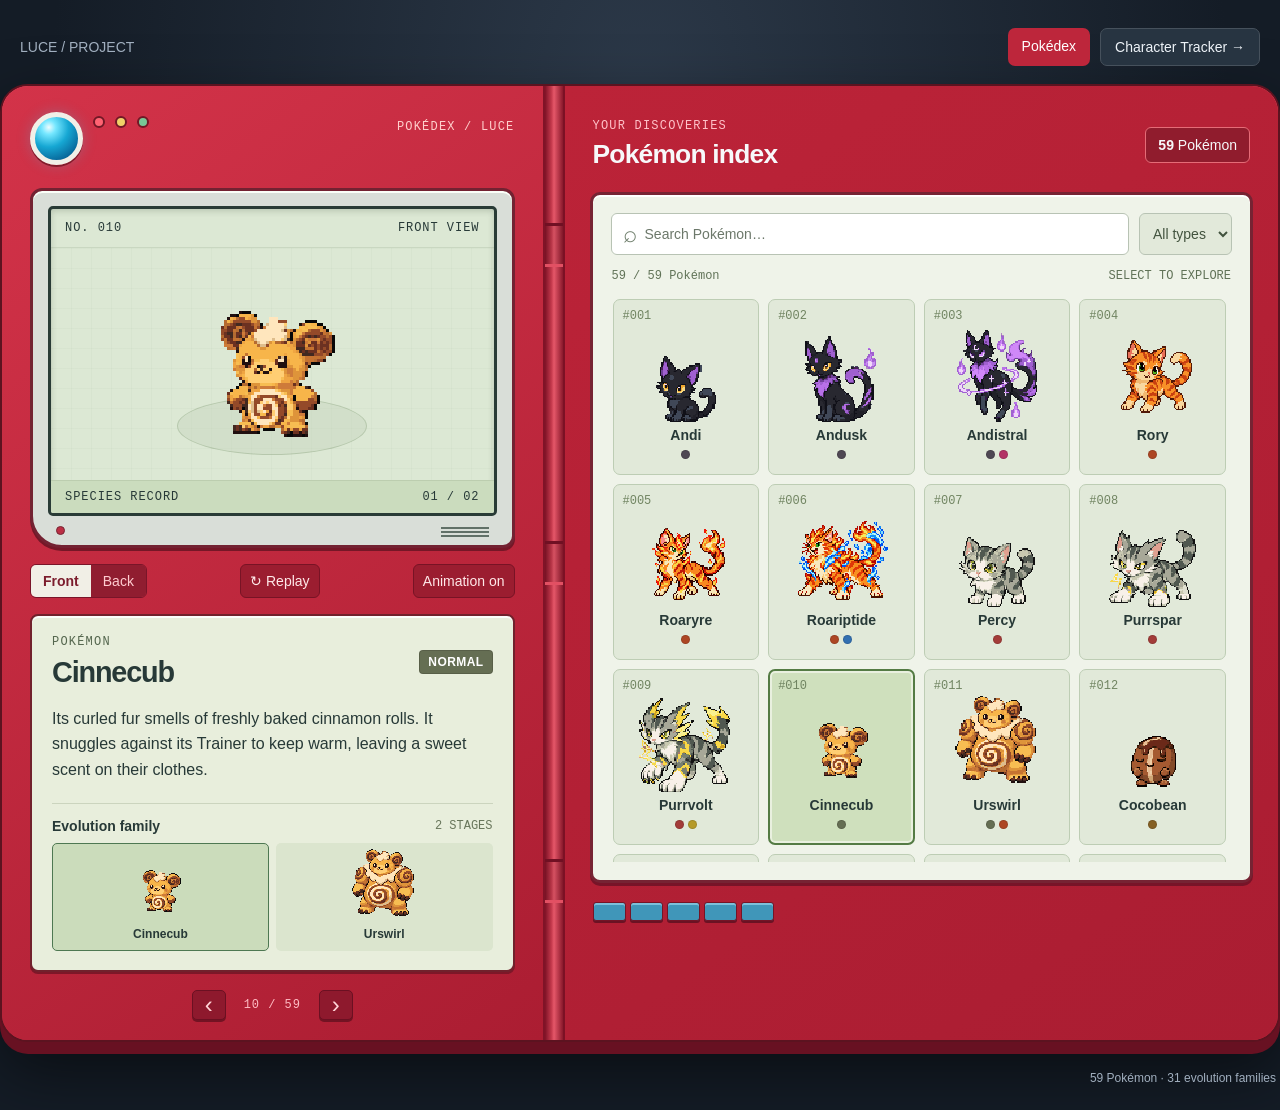
==== commit 490ca1db: "Add Chirpip, Earbud and Susprout evolution families to the Pokédex" ====
--- a/index.html
+++ b/index.html
@@ -3,8 +3,8 @@
 <head>
 <meta charset="utf-8"><meta name="viewport" content="width=device-width, initial-scale=1">
 <meta name="theme-color" content="#be253a"><meta name="description" content="Meet the custom Pokémon of Luce: an animated Pokédex of original creatures, stories and evolution families.">
-<title>Luce Pokédex</title><link rel="icon" href="favicon.svg" type="image/svg+xml"><link rel="stylesheet" href="style.css?v=20261017-1245">
-<script src="pokemon.js?v=20261017-1245" defer></script><script src="app.js?v=20261017-1245" defer></script>
+<title>Luce Pokédex</title><link rel="icon" href="favicon.svg" type="image/svg+xml"><link rel="stylesheet" href="style.css?v=20261027-0050">
+<script src="pokemon.js?v=20261027-0050" defer></script><script src="app.js?v=20261027-0050" defer></script>
 </head>
 <body>
 
@@ -37,3 +37,4 @@
 
 
 
+
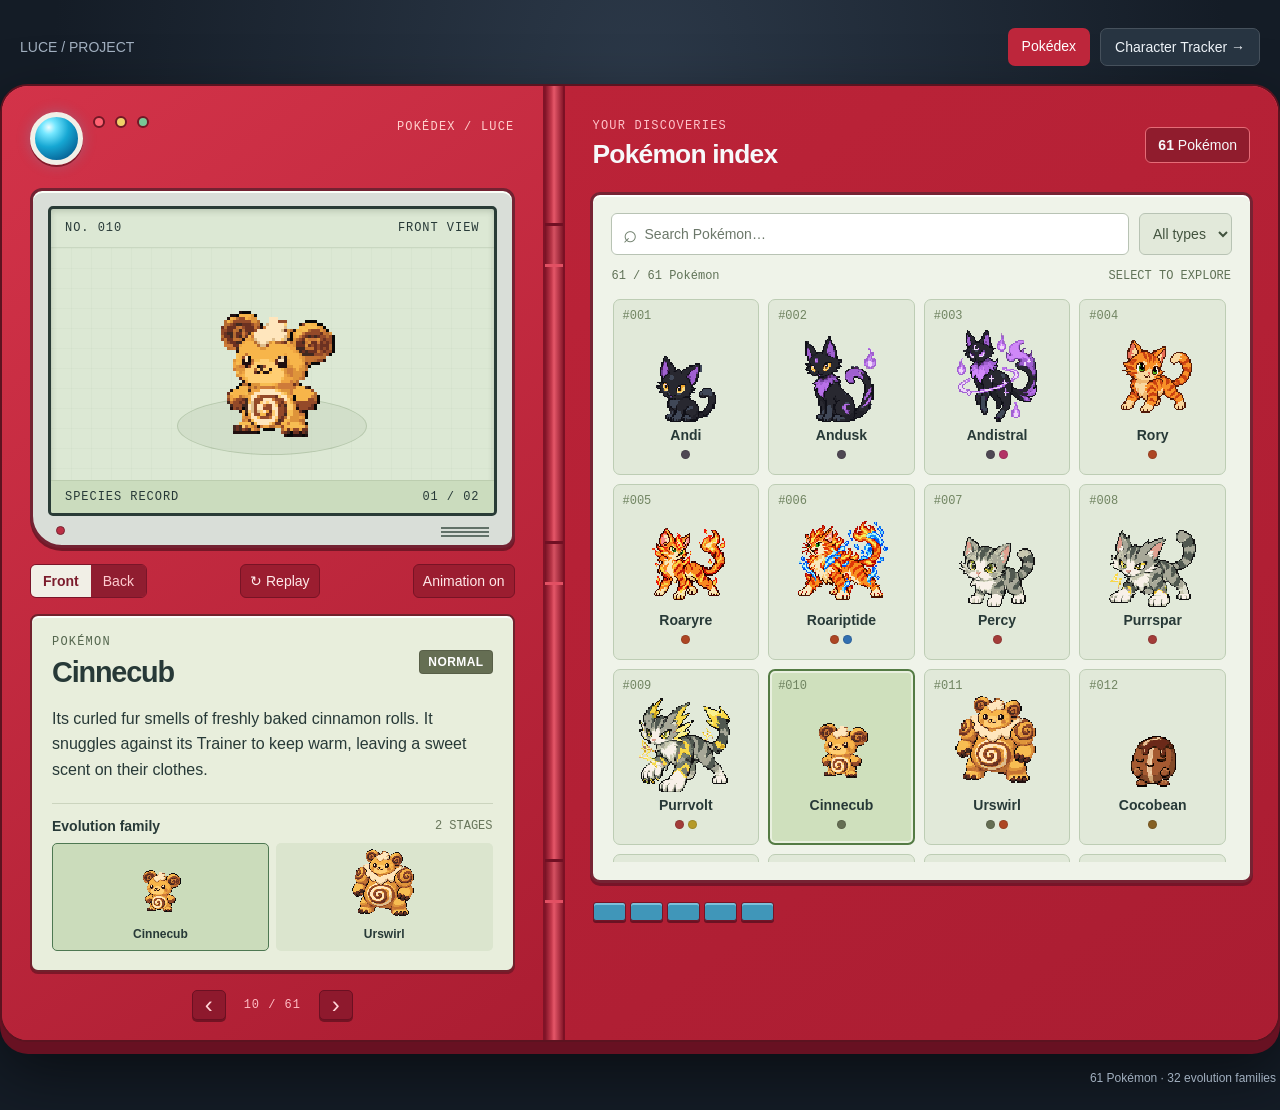
==== commit ed43f3bf: "Add Matildawn and Tillaroo to the Pokédex" ====
--- a/index.html
+++ b/index.html
@@ -3,8 +3,8 @@
 <head>
 <meta charset="utf-8"><meta name="viewport" content="width=device-width, initial-scale=1">
 <meta name="theme-color" content="#be253a"><meta name="description" content="Meet the custom Pokémon of Luce: an animated Pokédex of original creatures, stories and evolution families.">
-<title>Luce Pokédex</title><link rel="icon" href="favicon.svg" type="image/svg+xml"><link rel="stylesheet" href="style.css?v=20261027-0050">
-<script src="pokemon.js?v=20261027-0050" defer></script><script src="app.js?v=20261027-0050" defer></script>
+<title>Luce Pokédex</title><link rel="icon" href="favicon.svg" type="image/svg+xml"><link rel="stylesheet" href="style.css?v=20261027-0100">
+<script src="pokemon.js?v=20261027-0100" defer></script><script src="app.js?v=20261027-0100" defer></script>
 </head>
 <body>
 
@@ -38,3 +38,4 @@
 
 
 
+
